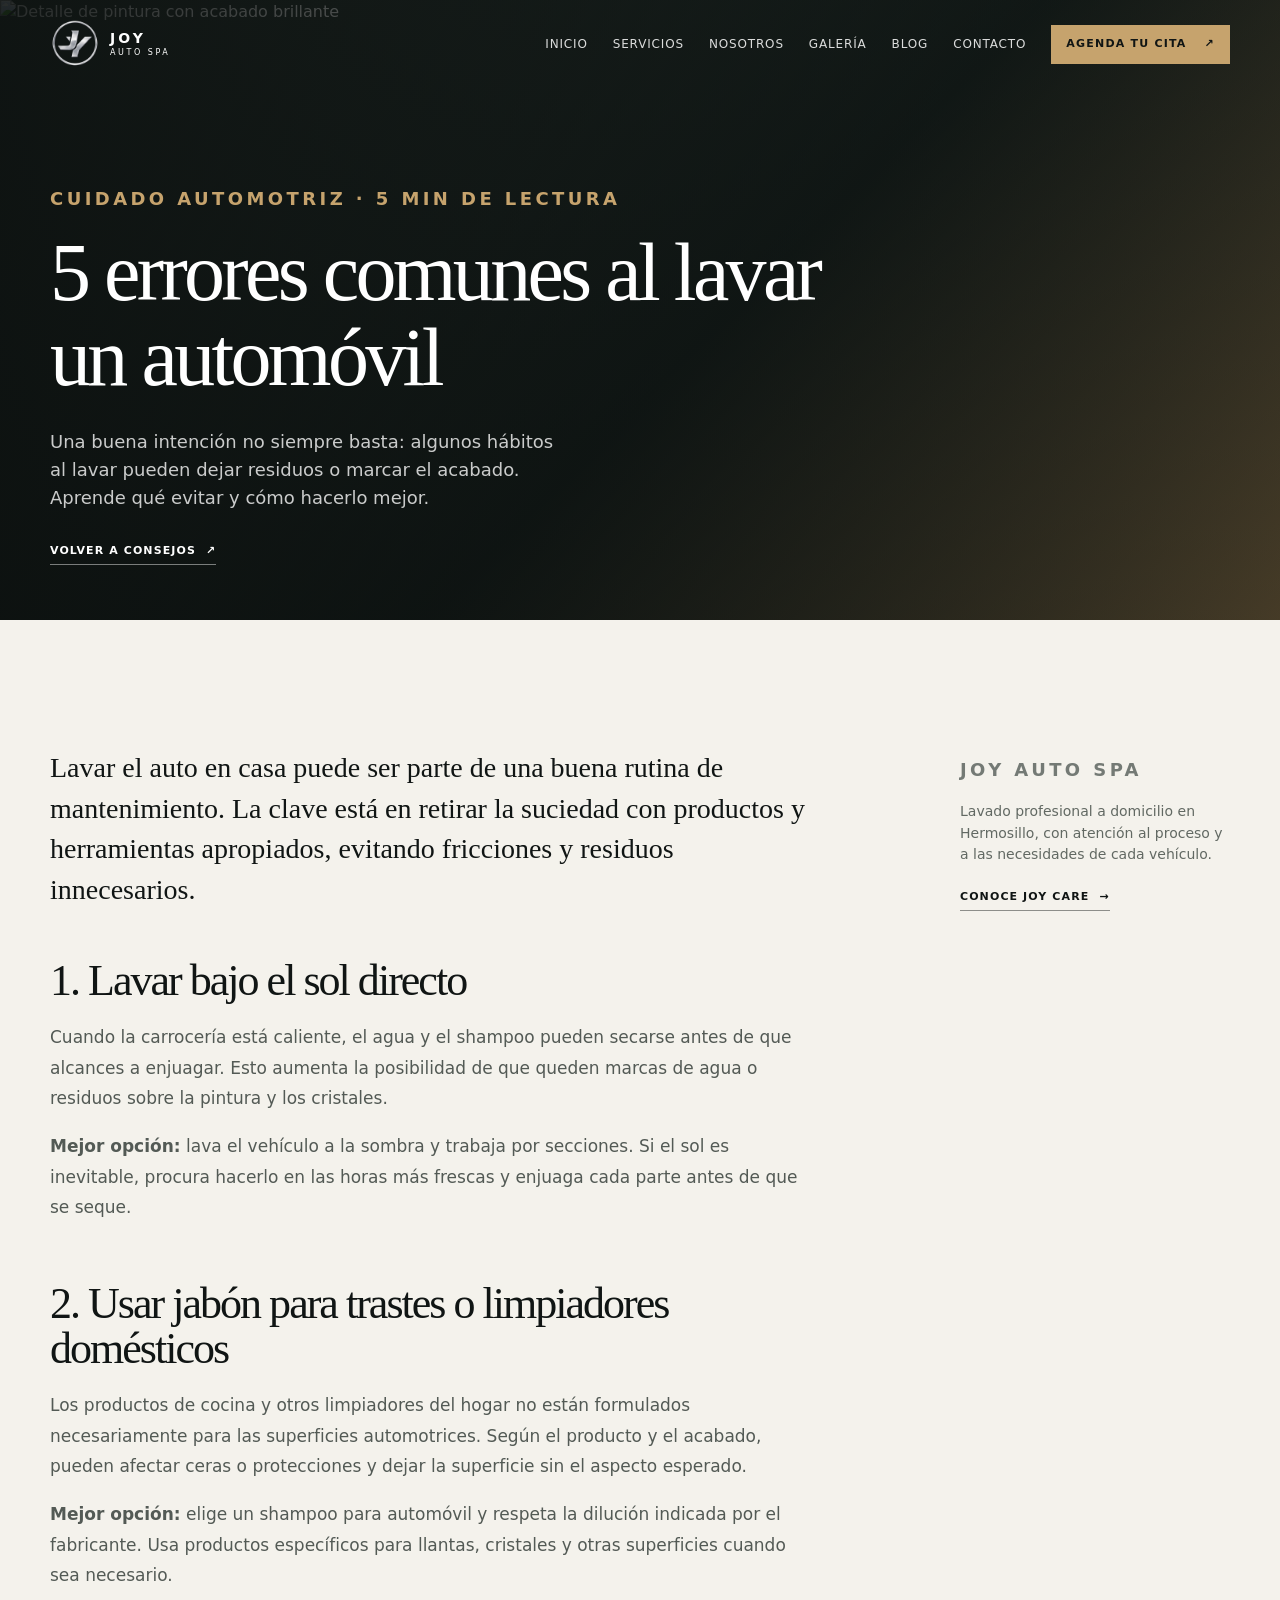
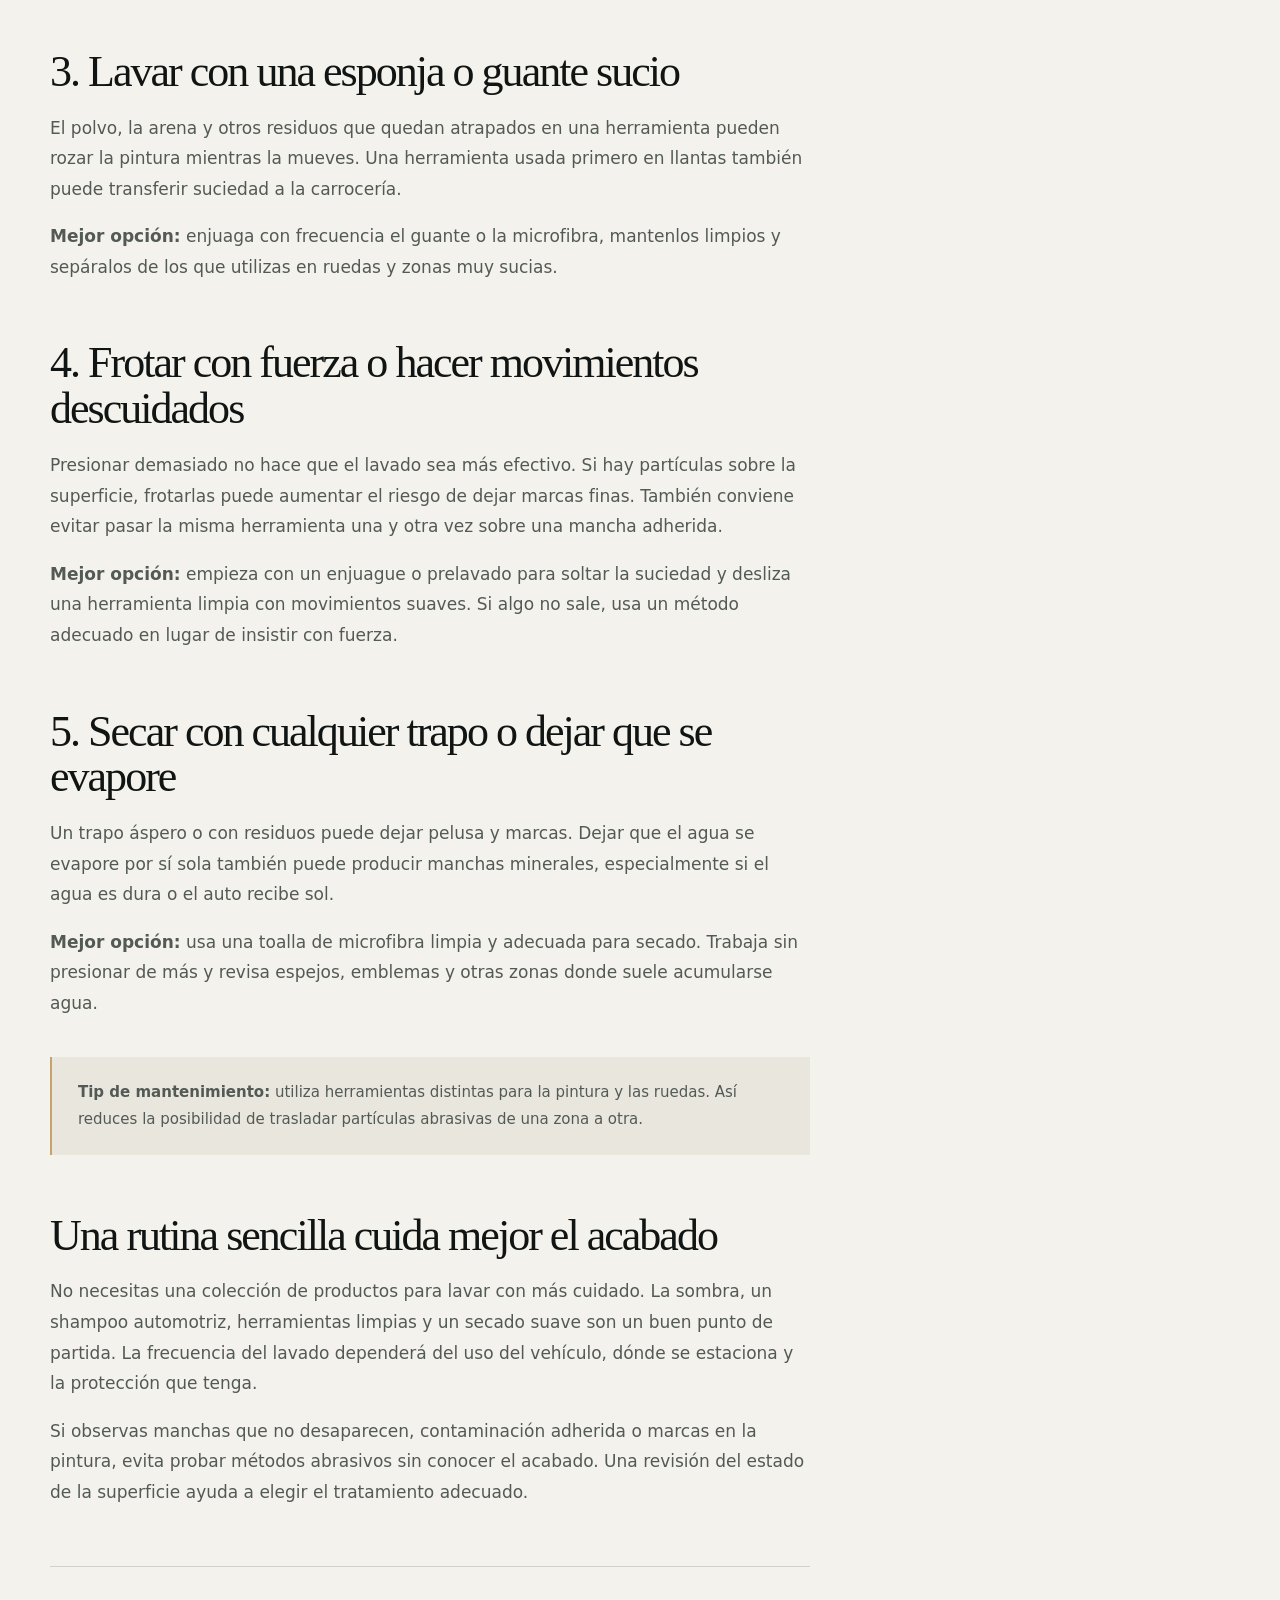
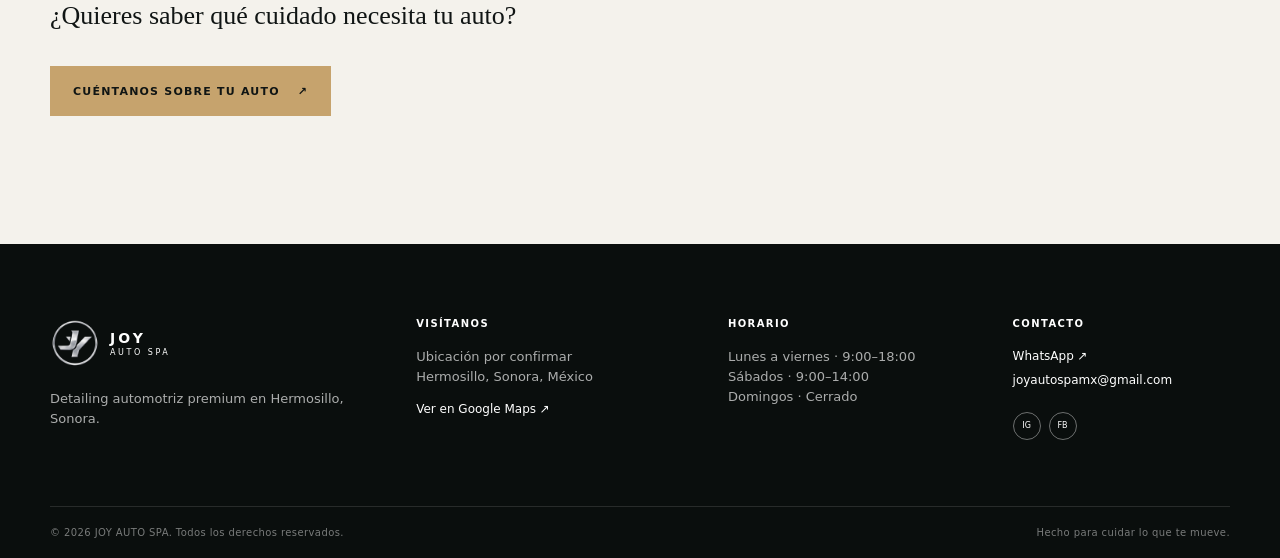
==== blog/5-errores-comunes-al-lavar-un-automovil.html @ c037e139 "blog y modificaciones" ====
<!doctype html>
<html lang="es-MX">
<head>
  <meta charset="utf-8">
  <meta name="viewport" content="width=device-width, initial-scale=1">
  <title>5 errores comunes al lavar un automóvil | JOY AUTO SPA</title>
  <meta name="description" content="Evita cinco errores frecuentes al lavar tu automóvil y aprende hábitos sencillos para cuidar mejor la pintura y sus acabados.">
  <meta name="theme-color" content="#101514">
  <link rel="stylesheet" href="../assets/styles.css">
</head>
<body>
  <a class="skip-link" href="#contenido">Saltar al contenido</a>
  <div data-site-header></div>

  <main id="contenido">
    <section class="service-hero article-hero">
      <div class="media-slot" data-media-slot="gallery-1" data-label="Pintura automotriz con acabado brillante">
        <span class="media-slot__tag">CONSEJOS DE CUIDADO EXTERIOR</span>
      </div>
      <div class="shell">
        <p class="eyebrow eyebrow-light">CUIDADO AUTOMOTRIZ · 5 MIN DE LECTURA</p>
        <h1>5 errores comunes al lavar un automóvil</h1>
        <p>Una buena intención no siempre basta: algunos hábitos al lavar pueden dejar residuos o marcar el acabado. Aprende qué evitar y cómo hacerlo mejor.</p>
        <a class="text-link text-link-light" href="../index.html#blog">Volver a consejos <span aria-hidden="true">↗</span></a>
      </div>
    </section>

    <section class="article-section section">
      <div class="shell article-layout">
        <article class="article-body">
          <p class="article-lead">Lavar el auto en casa puede ser parte de una buena rutina de mantenimiento. La clave está en retirar la suciedad con productos y herramientas apropiados, evitando fricciones y residuos innecesarios.</p>

          <h2>1. Lavar bajo el sol directo</h2>
          <p>Cuando la carrocería está caliente, el agua y el shampoo pueden secarse antes de que alcances a enjuagar. Esto aumenta la posibilidad de que queden marcas de agua o residuos sobre la pintura y los cristales.</p>
          <p><strong>Mejor opción:</strong> lava el vehículo a la sombra y trabaja por secciones. Si el sol es inevitable, procura hacerlo en las horas más frescas y enjuaga cada parte antes de que se seque.</p>

          <h2>2. Usar jabón para trastes o limpiadores domésticos</h2>
          <p>Los productos de cocina y otros limpiadores del hogar no están formulados necesariamente para las superficies automotrices. Según el producto y el acabado, pueden afectar ceras o protecciones y dejar la superficie sin el aspecto esperado.</p>
          <p><strong>Mejor opción:</strong> elige un shampoo para automóvil y respeta la dilución indicada por el fabricante. Usa productos específicos para llantas, cristales y otras superficies cuando sea necesario.</p>

          <h2>3. Lavar con una esponja o guante sucio</h2>
          <p>El polvo, la arena y otros residuos que quedan atrapados en una herramienta pueden rozar la pintura mientras la mueves. Una herramienta usada primero en llantas también puede transferir suciedad a la carrocería.</p>
          <p><strong>Mejor opción:</strong> enjuaga con frecuencia el guante o la microfibra, mantenlos limpios y sepáralos de los que utilizas en ruedas y zonas muy sucias.</p>

          <h2>4. Frotar con fuerza o hacer movimientos descuidados</h2>
          <p>Presionar demasiado no hace que el lavado sea más efectivo. Si hay partículas sobre la superficie, frotarlas puede aumentar el riesgo de dejar marcas finas. También conviene evitar pasar la misma herramienta una y otra vez sobre una mancha adherida.</p>
          <p><strong>Mejor opción:</strong> empieza con un enjuague o prelavado para soltar la suciedad y desliza una herramienta limpia con movimientos suaves. Si algo no sale, usa un método adecuado en lugar de insistir con fuerza.</p>

          <h2>5. Secar con cualquier trapo o dejar que se evapore</h2>
          <p>Un trapo áspero o con residuos puede dejar pelusa y marcas. Dejar que el agua se evapore por sí sola también puede producir manchas minerales, especialmente si el agua es dura o el auto recibe sol.</p>
          <p><strong>Mejor opción:</strong> usa una toalla de microfibra limpia y adecuada para secado. Trabaja sin presionar de más y revisa espejos, emblemas y otras zonas donde suele acumularse agua.</p>

          <aside class="article-note">
            <p><strong>Tip de mantenimiento:</strong> utiliza herramientas distintas para la pintura y las ruedas. Así reduces la posibilidad de trasladar partículas abrasivas de una zona a otra.</p>
          </aside>

          <h2>Una rutina sencilla cuida mejor el acabado</h2>
          <p>No necesitas una colección de productos para lavar con más cuidado. La sombra, un shampoo automotriz, herramientas limpias y un secado suave son un buen punto de partida. La frecuencia del lavado dependerá del uso del vehículo, dónde se estaciona y la protección que tenga.</p>
          <p>Si observas manchas que no desaparecen, contaminación adherida o marcas en la pintura, evita probar métodos abrasivos sin conocer el acabado. Una revisión del estado de la superficie ayuda a elegir el tratamiento adecuado.</p>

          <div class="article-endnote">
            <p>¿Quieres saber qué cuidado necesita tu auto?</p>
            <a class="button" href="../index.html#agenda">Cuéntanos sobre tu auto <span aria-hidden="true">↗</span></a>
          </div>
        </article>

        <aside class="article-aside" aria-label="Más información">
          <p class="eyebrow">JOY AUTO SPA</p>
          <p>Lavado profesional a domicilio en Hermosillo, con atención al proceso y a las necesidades de cada vehículo.</p>
          <a class="text-link" href="../services/joy-care.html">Conoce JOY CARE <span aria-hidden="true">→</span></a>
        </aside>
      </div>
    </section>
  </main>

  <div data-site-footer></div>
  <script src="../assets/app.js"></script>
</body>
</html>
---- assets/styles.css ----
/*
  JOY AUTO SPA — estilos globales
  Las variables de :root son el lugar más rápido para adaptar el color de marca.
*/
:root { --ink:#101514; --ink-soft:#1c2421; --paper:#f4f2ec; --white:#fff; --muted:#737a75; --gold:#c6a36d; --line:rgba(16,21,20,.15); --serif:Georgia,"Times New Roman",serif; --sans:Inter,ui-sans-serif,system-ui,-apple-system,BlinkMacSystemFont,"Segoe UI",sans-serif; --shell:min(1180px,calc(100vw - 48px)); --radius:2px; }
* { box-sizing:border-box; } html { scroll-behavior:smooth; } body { margin:0; color:var(--ink); background:var(--paper); font-family:var(--sans); font-size:16px; line-height:1.55; } body.nav-open { overflow:hidden; } a { color:inherit; } button,input,textarea,select { font:inherit; } button { cursor:pointer; } img,video { display:block; width:100%; height:100%; object-fit:cover; } .shell { width:var(--shell); margin-inline:auto; } .sr-only { position:absolute; width:1px; height:1px; overflow:hidden; clip:rect(0,0,0,0); white-space:nowrap; } .skip-link { position:fixed; z-index:100; top:-50px; left:16px; padding:10px 14px; background:var(--gold); color:var(--ink); text-decoration:none; } .skip-link:focus { top:16px; }

/* Encabezado y navegación */
.site-header { position:absolute; z-index:20; inset:0 0 auto; color:var(--white); transition:background .25s,box-shadow .25s; } .site-header.is-scrolled { position:fixed; background:rgba(16,21,20,.95); box-shadow:0 1px 0 rgba(255,255,255,.12); }
/* El desenfoque solo se aplica con el menú cerrado: un backdrop-filter en el header hace que el menú (position:fixed) tome al header como referencia en vez de a toda la pantalla, y por eso se veía transparente al hacer scroll y abrir el menú. */
body:not(.nav-open) .site-header.is-scrolled { backdrop-filter:blur(12px); } .header-inner { min-height:88px; display:flex; justify-content:space-between; align-items:center; gap:20px; } .brand { display:inline-flex; align-items:center; gap:10px; color:inherit; text-decoration:none; line-height:1; letter-spacing:.12em; } .brand-mark { display:grid; width:37px; height:37px; place-items:center; border:1px solid currentColor; border-radius:50%; font:italic 21px var(--serif); letter-spacing:0; }
/* Cuando se configura un logo real en SITE_CONFIG.logo (assets/app.js), este se agrega automáticamente aquí y reemplaza la "J". */
.brand-mark.has-logo { width:auto; height:40px; border:0; border-radius:0; }
.brand-mark.has-logo img { display:block; width:auto; height:40%; max-width:170px; object-fit:contain; } .brand strong,.brand small { display:block; } .brand strong { font-size:14px; letter-spacing:.22em; } .brand small { margin-top:4px; font-size:8px; letter-spacing:.32em; } .main-nav { display:flex; align-items:center; gap:25px; font-size:12px; letter-spacing:.07em; text-transform:uppercase; } .main-nav>a:not(.button) { position:relative; color:rgba(255,255,255,.85); text-decoration:none; } .main-nav>a:not(.button)::after { position:absolute; content:""; width:0; height:1px; bottom:-6px; left:0; background:var(--gold); transition:width .2s; } .main-nav>a:not(.button):hover::after { width:100%; } .menu-toggle { display:none; padding:8px; border:0; background:transparent; color:inherit; } .menu-toggle i { display:block; width:25px; height:1px; margin:5px; background:currentColor; }

/* Elementos de interfaz compartidos */
.booking.section-ink { padding-block:clamp(80px,11vw,165px); }
.blog-preview { padding-block:clamp(80px,11vw,165px); }
.section { padding:clamp(72px,10vw,150px) 0; } .section-ink { color:var(--white); background:var(--ink); } .section-soft { background:#e6e3da; } .eyebrow { margin:0 0 17px; color:#747a75; font-size:18px; font-weight:700; letter-spacing:.19em; text-transform:uppercase; } .eyebrow-light { color:var(--gold); } h1,h2,h3,p { margin-top:0; } h1,h2,h3 { font-weight:400; } h1,h2 { font-family:var(--serif); letter-spacing:-.045em; line-height:1.04; } h1 { max-width:780px; margin-bottom:28px; font-size:clamp(48px,7.3vw,96px); } h1 em { color:var(--gold); font-weight:400; } h2 { margin-bottom:24px; font-size:clamp(38px,4.4vw,62px); } h3 { font-family:var(--serif); letter-spacing:-.025em; } .button { display:inline-flex; align-items:center; justify-content:center; gap:18px; min-height:50px; padding:0 22px; border:1px solid var(--gold); color:var(--ink); background:var(--gold); font-size:11px; font-weight:700; letter-spacing:.11em; text-decoration:none; text-transform:uppercase; transition:transform .2s,background .2s,color .2s; } .button:hover { color:var(--white); background:transparent; transform:translateY(-2px); } .button-small { min-height:39px; padding:0 14px; } .button-wide { width:100%; } .text-link { display:inline-flex; gap:10px; padding-bottom:5px; border-bottom:1px solid rgba(16,21,20,.45); color:var(--ink); font-size:11px; font-weight:700; letter-spacing:.1em; text-decoration:none; text-transform:uppercase; } .text-link-light { border-color:rgba(255,255,255,.45); color:var(--white); } .text-link:hover { border-color:var(--gold); color:var(--gold); }

/* Contenedores de imagen: permanecen elegantes aunque aún no se hayan colocado fotos. */
.media-slot { position:relative; display:block; overflow:hidden; background:linear-gradient(135deg,#33403a,#17201d 55%,#685536); color:var(--white); isolation:isolate; } .media-slot::before,.media-slot::after { position:absolute; content:""; pointer-events:none; z-index:-1; } .media-slot::before { width:85%; aspect-ratio:1; top:-20%; right:-15%; border:1px solid rgba(255,255,255,.2); border-radius:50%; } .media-slot::after { width:60%; height:1px; left:12%; bottom:22%; background:rgba(255,255,255,.25); transform:rotate(-32deg); transform-origin:left; } .media-slot.has-media::before,.media-slot.has-media::after { display:none; } .media-slot img,.media-slot video,.media-slot picture { position:absolute; inset:0; z-index:-1; display:block; width:100%; height:100%; } .media-slot__tag { position:absolute; left:20px; bottom:18px; padding:7px 9px; border:1px solid rgba(255,255,255,.5); background:rgba(16,21,20,.28); font-size:9px; font-weight:700; letter-spacing:.12em; text-transform:uppercase; backdrop-filter:blur(4px); }

/* Portada */
.hero { position:relative; min-height:760px; min-height:100svh; overflow:hidden; color:var(--white); background:var(--ink); display:grid; align-items:center; } .hero-media { position:absolute; inset:0; background:linear-gradient(120deg,#313a35,#0c1210 60%,#725a33); } .hero-shade { position:absolute; inset:0; background:linear-gradient(90deg,rgba(7,10,9,.82),rgba(7,10,9,.4) 57%,rgba(7,10,9,.14)),linear-gradient(0deg,rgba(7,10,9,.45),transparent 40%); } .hero-content { position:relative; z-index:2; padding-top:90px; } .hero-copy { max-width:520px; margin-bottom:34px; color:rgba(255,255,255,.82); font-size:18px; } .button-row { display:flex; flex-wrap:wrap; gap:25px; align-items:center; } .hero-note { position:absolute; z-index:2; right:40px; bottom:34px; display:flex; align-items:center; gap:12px; font-size:10px; letter-spacing:.12em; text-transform:uppercase; } .hero-note span { width:32px; height:1px; background:var(--gold); }

/* Introducción, servicios e historia */
.intro-grid { display:grid; grid-template-columns:70px minmax(0,1.4fr) minmax(270px,.7fr); gap:clamp(30px,6vw,90px); align-items:start; } .section-number { margin:8px 0; color:var(--gold); font:24px var(--serif); } .intro h2 { margin-bottom:0; } .intro-copy { padding-top:9px; color:#535a55; } .intro-copy p { margin-bottom:27px; } .section-heading { display:flex; align-items:end; justify-content:space-between; gap:40px; margin-bottom:55px; } .section-heading h2 { margin-bottom:0; } .section-heading>p { max-width:325px; margin:0; color:#6d746f; } .section-heading-light>p { color:rgba(255,255,255,.63); } .service-grid { display:grid; grid-template-columns:repeat(5,1fr); border-top:1px solid rgba(255,255,255,.22); border-bottom:1px solid rgba(255,255,255,.22); } .service-card { min-height:335px; padding:28px 22px 24px; display:flex; flex-direction:column; border-right:1px solid rgba(255,255,255,.22); color:var(--white); text-decoration:none; transition:background .25s,color .25s; } .service-card:first-child { border-left:1px solid rgba(255,255,255,.22); } .service-card:hover,.service-card-featured { color:var(--ink); background:var(--gold); } .service-card__number { color:var(--gold); font:13px var(--serif); } .service-card:hover .service-card__number,.service-card-featured .service-card__number { color:var(--ink); } .service-card h3 { margin:50px 0 12px; font-size:27px; letter-spacing:-.03em; } .service-card p { color:rgba(255,255,255,.66); font-size:14px; } .service-card:hover p,.service-card-featured p { color:rgba(16,21,20,.72); } .service-card__link { margin-top:auto; font-size:10px; font-weight:700; letter-spacing:.1em; text-transform:uppercase; } .service-card__link b { margin-left:5px; font-size:16px; font-weight:400; } .story-grid { display:grid; grid-template-columns:minmax(280px,.9fr) minmax(350px,.9fr); justify-content:space-between; gap:clamp(50px,12vw,180px); align-items:center; } .story-image { min-height:610px; } .story-content { max-width:490px; } .story-content>p { color:#565e59; } .values-list { display:flex; flex-wrap:wrap; gap:8px; margin-top:30px; } .values-list span { padding:8px 11px; border:1px solid var(--line); font-size:10px; font-weight:700; letter-spacing:.08em; text-transform:uppercase; }

/* Comparador, razones y galería */
.comparison-top { display:flex; justify-content:space-between; gap:40px; margin-bottom:40px; } .comparison-top h2 { margin-bottom:0; } .comparison-top>p { max-width:360px; margin:16px 0 0; color:#565d57; } .comparison { position:relative; height:clamp(300px,49vw,610px); overflow:hidden; user-select:none; } .comparison-base,.comparison-overlay,.comparison-after { width:100%; height:100%; } .comparison-overlay { position:absolute; inset:0 auto 0 0; width:var(--comparison-position); overflow:hidden; border-right:1px solid var(--white); } .comparison-after { width:var(--shell); max-width:none; } .comparison-label { position:absolute; z-index:3; top:20px; padding:7px 10px; border:1px solid rgba(255,255,255,.7); background:rgba(16,21,20,.35); color:var(--white); font-size:9px; font-weight:700; letter-spacing:.14em; } .comparison-label-left { left:20px; } .comparison-label-right { right:20px; } .comparison-line { position:absolute; z-index:4; top:0; bottom:0; left:var(--comparison-position); width:1px; background:var(--white); transform:translateX(-1px); } .comparison-handle { position:absolute; z-index:5; top:50%; left:var(--comparison-position); display:grid; width:42px; height:42px; place-items:center; border-radius:50%; background:var(--white); color:var(--ink); transform:translate(-50%,-50%); } .comparison-range { position:absolute; z-index:6; inset:0; width:100%; height:100%; margin:0; opacity:0; cursor:ew-resize; } .reasons-grid { display:grid; grid-template-columns:.75fr 1fr; gap:clamp(50px,12vw,180px); } .reasons-title>p:last-child { max-width:380px; color:#58605a; } .reasons-list article { display:grid; grid-template-columns:52px 1fr; gap:18px; padding:25px 0; border-top:1px solid var(--line); } .reasons-list article:last-child { border-bottom:1px solid var(--line); } .reasons-list span { color:var(--gold); font:19px var(--serif); } .reasons-list h3 { margin-bottom:5px; font-size:25px; } .reasons-list p { margin:0; color:#626964; font-size:14px; } .gallery-grid { display:grid; grid-template-columns:1.25fr 1fr 1fr; grid-auto-rows:260px; gap:12px; } .gallery-item { position:relative; min-width:0; padding:0; overflow:hidden; border:0; background:transparent; color:var(--white); text-align:left; } .gallery-item .media-slot { width:100%; height:100%; transition:transform .35s; } .gallery-item:hover .media-slot { transform:scale(1.04); } .gallery-item-tall { grid-row:span 2; } .gallery-item-wide { grid-column:span 2; } .gallery-caption { position:absolute; z-index:2; display:flex; justify-content:space-between; align-items:end; gap:15px; inset:auto 0 0; padding:60px 18px 17px; background:linear-gradient(transparent,rgba(0,0,0,.68)); font:15px var(--serif); } .gallery-caption b { font-family:var(--sans); font-weight:400; }

/* Testimonios, artículos y FAQ */
.testimonials-grid,.faq-grid { display:grid; grid-template-columns:.8fr 1.1fr; gap:clamp(55px,12vw,180px); } .testimonials-grid h2,.faq-grid h2 { max-width:450px; } .testimonial-stack { display:grid; gap:24px; } .testimonial-stack figure { margin:0; padding:0 0 24px; border-bottom:1px solid var(--line); } blockquote { margin:0 0 20px; font:clamp(25px,2.6vw,37px)/1.18 var(--serif); letter-spacing:-.03em; } figcaption { color:#69716b; font-size:11px; letter-spacing:.06em; } figcaption span { color:var(--gold); font-weight:800; } .article-grid { display:grid; grid-template-columns:repeat(3,1fr); gap:15px; } .article-card { min-height:275px; padding:27px; border:1px solid var(--line); text-decoration:none; transition:transform .22s,background .22s; } .article-card:hover { background:var(--white); transform:translateY(-5px); } .article-card>span { color:var(--gold); font-size:9px; font-weight:800; letter-spacing:.16em; } .article-card h3 { min-height:74px; margin:18px 0 12px; font-size:28px; line-height:1.05; } .article-card p { color:#68706a; font-size:14px; } .article-card b { font-size:10px; letter-spacing:.1em; text-transform:uppercase; } .faq-grid>div>p:last-child { color:#5e665f; } .faq-list { border-top:1px solid var(--line); } .faq-list details { border-bottom:1px solid var(--line); } .faq-list summary { display:flex; justify-content:space-between; gap:12px; padding:20px 0; font:22px var(--serif); list-style:none; cursor:pointer; } .faq-list summary::-webkit-details-marker { display:none; } .faq-list summary span { color:var(--gold); font-family:var(--sans); transition:transform .2s; } .faq-list details[open] summary span { transform:rotate(45deg); } .faq-list details p { max-width:590px; margin:0 0 22px; color:#5e665f; font-size:14px; }

/* Formulario y pie */
.booking-grid { display:grid; grid-template-columns:.75fr 1fr; gap:clamp(50px,10vw,140px); } .booking-grid>div>p:not(.eyebrow) { max-width:405px; color:rgba(255,255,255,.65); } .whatsapp-direct { display:inline-flex; align-items:center; gap:8px; margin-top:20px; color:var(--gold); font-size:11px; font-weight:700; letter-spacing:.08em; text-decoration:none; text-transform:uppercase; } .whatsapp-direct span { font-size:18px; } .booking-form { display:grid; gap:16px; } .form-row { display:grid; grid-template-columns:1fr 1fr; gap:16px; } .booking-form label { display:grid; gap:7px; color:rgba(255,255,255,.72); font-size:10px; font-weight:700; letter-spacing:.1em; text-transform:uppercase; } .booking-form input,.booking-form textarea,.booking-form select { width:100%; padding:12px 0; border:0; border-bottom:1px solid rgba(255,255,255,.35); border-radius:0; outline:0; color:var(--white); background:transparent; font-size:14px; font-weight:400; letter-spacing:0; text-transform:none; } .booking-form select { color:rgba(255,255,255,.7); } .booking-form select option { color:var(--ink); } .booking-form input::placeholder,.booking-form textarea::placeholder { color:rgba(255,255,255,.38); } .booking-form input:focus,.booking-form textarea:focus,.booking-form select:focus { border-color:var(--gold); } .booking-form .button { margin-top:10px; border-color:var(--gold); } .form-status { min-height:20px; margin:0; color:var(--gold); font-size:12px; } .site-footer { padding-top:75px; color:rgba(255,255,255,.66); background:#0a0e0d; } .footer-grid { display:grid; grid-template-columns:1.2fr 1fr .9fr .8fr; gap:40px; padding-bottom:60px; } .brand-footer { margin-bottom:20px; color:var(--white); } .footer-grid p { font-size:13px; } .footer-grid h2 { margin-bottom:17px; color:var(--white); font-family:var(--sans); font-size:10px; font-weight:700; letter-spacing:.14em; text-transform:uppercase; } .footer-grid a:not(.brand) { display:block; width:max-content; max-width:100%; margin:6px 0; color:var(--white); font-size:12px; text-decoration:none; } .footer-grid a:not(.brand):hover { color:var(--gold); } .social-links { display:flex; gap:8px; margin-top:16px; } .social-links a { display:grid!important; width:28px!important; height:28px; place-items:center; border:1px solid rgba(255,255,255,.4); border-radius:50%; font-size:8px!important; } .footer-bottom { display:flex; justify-content:space-between; gap:20px; padding:18px 0; border-top:1px solid rgba(255,255,255,.12); color:rgba(255,255,255,.45); font-size:10px; letter-spacing:.04em; }

/* Modal de galería */
.gallery-dialog { position:fixed; inset:0; width:min(900px,calc(100vw - 36px)); max-height:calc(100vh - 36px); margin:auto; padding:0; border:0; background:transparent; color:var(--white); } .gallery-dialog::backdrop { background:rgba(0,0,0,.82); backdrop-filter:blur(4px); } .dialog-media { width:100%; aspect-ratio:4/3; max-height:calc(100vh - 36px); } .dialog-media img { object-fit:contain; } .dialog-close { position:absolute; z-index:4; top:12px; right:12px; display:grid; width:38px; height:38px; place-items:center; border:1px solid rgba(255,255,255,.65); border-radius:50%; color:var(--white); background:rgba(0,0,0,.3); font-size:28px; line-height:1; } .dialog-nav { position:absolute; z-index:3; top:50%; display:grid; width:44px; height:44px; place-items:center; border:1px solid rgba(255,255,255,.65); border-radius:50%; color:var(--white); background:rgba(16,21,20,.72); font-size:23px; transform:translateY(-50%); transition:background .2s,color .2s; } .dialog-nav:hover { color:var(--ink); background:var(--gold); } .dialog-nav-prev { left:14px; } .dialog-nav-next { right:14px; }
.site-toast { position:fixed; z-index:200; right:18px; bottom:18px; max-width:min(390px,calc(100vw - 36px)); padding:14px 17px; border-left:3px solid var(--gold); background:var(--ink); color:var(--white); box-shadow:0 10px 35px rgba(0,0,0,.24); font-size:13px; opacity:0; pointer-events:none; transform:translateY(10px); transition:opacity .2s,transform .2s; } .site-toast.is-visible { opacity:1; transform:translateY(0); }

/* Página individual de servicio */
.service-hero { position:relative; min-height:580px; padding-top:130px; display:grid; align-items:center; overflow:hidden; color:var(--white); background:var(--ink); } .service-hero .media-slot { position:absolute; inset:0; } .service-hero::after { position:absolute; inset:0; content:""; background:linear-gradient(90deg,rgba(10,14,13,.88),rgba(10,14,13,.37)); } .service-hero .shell { position:relative; z-index:1; } .service-hero h1 { max-width:700px; } .service-hero p:not(.eyebrow) { max-width:520px; color:rgba(255,255,255,.78); font-size:18px; } .service-details { display:grid; grid-template-columns:.85fr 1.15fr; gap:clamp(50px,11vw,150px); } .service-details>div>p { color:#5b625d; } .service-specs { display:grid; gap:0; } .service-specs div { display:grid; grid-template-columns:145px 1fr; gap:20px; padding:18px 0; border-top:1px solid var(--line); } .service-specs div:last-child { border-bottom:1px solid var(--line); } .service-specs dt { color:#747b75; font-size:10px; font-weight:800; letter-spacing:.13em; text-transform:uppercase; } .service-specs dd { margin:0; font-size:15px; } .service-benefits { padding:clamp(36px,6vw,75px); color:var(--white); background:var(--ink-soft); } .service-benefits h2 { margin-bottom:36px; } .service-benefits ul { display:grid; gap:14px; margin:0; padding:0; list-style:none; } .service-benefits li { padding-left:24px; position:relative; } .service-benefits li::before { position:absolute; left:0; content:"✦"; color:var(--gold); } .service-next { display:flex; align-items:center; justify-content:space-between; gap:25px; }

@media (max-width:920px) { .main-nav { gap:15px; } .main-nav>a:not(.button) { display:none; } .service-grid { grid-template-columns:repeat(3,1fr); } .service-card:nth-child(4) { border-left:1px solid rgba(255,255,255,.22); } .gallery-grid { grid-template-columns:1fr 1fr; } .gallery-item-wide { grid-column:span 2; } .footer-grid { grid-template-columns:1fr 1fr; } }
@media (max-width:680px) { :root { --shell:min(100% - 36px,1180px); } .header-inner { min-height:72px; } .main-nav { position:fixed; inset:72px 0 0; display:none; flex-direction:column; align-items:stretch; gap:0; padding:25px 18px; background:var(--ink); } .main-nav.is-open { display:flex; } .main-nav>a:not(.button) { display:block; padding:17px 0; border-bottom:1px solid rgba(255,255,255,.12); font-size:14px; } .main-nav .button { margin-top:24px; } .menu-toggle { display:block; } .hero { min-height:560px; } .hero-note { display:none; } .hero-copy { font-size:16px; } .intro-grid,.story-grid,.reasons-grid,.testimonials-grid,.faq-grid,.booking-grid,.service-details { grid-template-columns:1fr; } .section-heading,.comparison-top { align-items:start; flex-direction:column; gap:15px; } .section-heading { margin-bottom:32px; } .service-grid { grid-template-columns:1fr; } .service-card,.service-card:first-child,.service-card:nth-child(4) { min-height:210px; border-left:1px solid rgba(255,255,255,.22); } .service-card h3 { margin-top:27px; } .story-image { min-height:430px; } .comparison-after { width:calc(100vw - 36px); } .gallery-grid { grid-template-columns:1fr; grid-auto-rows:280px; } .gallery-item-tall,.gallery-item-wide { grid-column:auto; grid-row:auto; } .article-grid,.form-row { grid-template-columns:1fr; } .article-card h3 { min-height:0; } .footer-grid { grid-template-columns:1fr; gap:27px; } .footer-bottom { align-items:start; flex-direction:column; } .service-specs div { grid-template-columns:1fr; gap:7px; } }
@media (prefers-reduced-motion:reduce) { *,*::before,*::after { scroll-behavior:auto!important; transition-duration:.01ms!important; animation-duration:.01ms!important; } }
@media (min-width:681px) and (max-width:920px) { .menu-toggle { display:block; } .main-nav { position:fixed; inset:88px 0 0; display:none; flex-direction:column; align-items:stretch; gap:0; padding:25px 18px; background:var(--ink); } .main-nav.is-open { display:flex; } .main-nav>a:not(.button) { display:block; padding:17px 0; border-bottom:1px solid rgba(255,255,255,.12); font-size:14px; } .main-nav .button { margin-top:24px; } }
body[data-service="joy-interior"] { background:#f2f3f4; }
.gallery-grid { display:flex; grid-template-columns:none; grid-auto-rows:auto; gap:14px; overflow-x:auto; padding-bottom:12px; scroll-behavior:smooth; scroll-snap-type:x mandatory; scrollbar-color:var(--gold) rgba(255,255,255,.15); scrollbar-width:thin; }
.gallery-item { flex:0 0 calc((100% - 28px)/3); height:340px; scroll-snap-align:start; }
.booking-form select optgroup { color:var(--ink); font-weight:700; }
.gallery-item .media-slot { height:100%; }
.gallery-controls { display:flex; justify-content:flex-end; gap:8px; margin-top:18px; }
.gallery-control { display:grid; width:42px; height:42px; place-items:center; border:1px solid rgba(255,255,255,.45); color:var(--white); background:transparent; font-size:22px; transition:color .2s,background .2s,border-color .2s; }
.gallery-control:hover:not(:disabled) { border-color:var(--gold); color:var(--ink); background:var(--gold); }
.gallery-control:disabled { opacity:.35; cursor:default; }
.service-catalog { display:grid; grid-template-columns:repeat(3,minmax(0,1fr)); gap:16px; padding-block:clamp(56px,8vw,96px); }
body[data-service="joy-care"] .service-catalog,body[data-service="prestige"] .service-catalog { max-width:800px; grid-template-columns:repeat(2,minmax(0,1fr)); }
.service-catalog > .section { min-width:0; padding:0; }
.service-catalog > .section > .shell { width:100%; margin:0; }
.service-catalog .service-details { height:100%; grid-template-columns:1fr; align-content:start; gap:20px; padding:26px 23px; border:1px solid rgba(16,21,20,.08); border-radius:6px; background:var(--white); box-shadow:0 8px 24px rgba(16,21,20,.04); }
.service-catalog .service-details h2 { margin:0 0 10px; font-family:var(--sans); font-size:24px; font-weight:650; letter-spacing:0; line-height:1.2; }
.service-catalog .service-details > div > p { margin:0; color:#626963; font-size:13px; line-height:1.5; }
.service-catalog .service-specs { display:flex; flex-direction:column; }
.service-catalog .service-specs > div { display:block; padding:13px 0; border-top:1px solid rgba(16,21,20,.12); }
.service-catalog .service-specs > div:nth-child(4) { order:-1; padding-top:0; border-top:0; border-bottom:1px solid rgba(16,21,20,.12); }
.service-catalog .service-specs > div:last-child { border-bottom:0; }
.service-catalog .service-specs dt { margin-bottom:6px; color:#737a75; font-size:9px; letter-spacing:.12em; }
.service-catalog .service-specs dd { font-size:13px; line-height:1.5; }
.service-catalog .service-specs ul { display:grid; gap:6px; margin:0; padding:0; list-style:none; }
.service-catalog .service-specs li { position:relative; padding-left:17px; }
.service-catalog .service-specs li::before { position:absolute; left:0; color:#23865a; content:"✓"; font-weight:700; }
.service-catalog .service-specs > div:nth-child(4) li { padding-left:0; font-weight:650; }
.service-catalog .service-specs > div:nth-child(4) li::before { content:none; }
.service-catalog > .section:first-child .service-details { border-color:#171a19; color:var(--white); background:#171a19; }
.service-catalog > .section:first-child .service-details > div > p { color:rgba(255,255,255,.72); }
.service-catalog > .section:first-child .service-specs > div { border-color:rgba(255,255,255,.2); }
.service-catalog > .section:first-child .service-specs dt { color:rgba(255,255,255,.62); }
.service-catalog > .section:first-child .service-specs li::before { color:var(--gold); }
@media (max-width:920px) { .gallery-item { flex-basis:calc((100% - 14px)/2); height:310px; } .service-catalog { grid-template-columns:repeat(2,minmax(0,1fr)); } }
@media (max-width:680px) { .gallery-item { flex-basis:84%; height:280px; } .gallery-grid { gap:12px; } .service-catalog { grid-template-columns:1fr; gap:14px; padding-block:44px; } .service-catalog .service-details { padding:23px 20px; } }
@media (max-width:680px) { body[data-service="joy-care"] .service-catalog,body[data-service="prestige"] .service-catalog { grid-template-columns:1fr; } }

/* Entrada editorial del blog */
.article-hero { min-height:620px; }
.article-hero h1 { max-width:850px; font-size:clamp(46px,7vw,82px); }
.article-hero .text-link { margin-top:12px; }
.article-layout { display:grid; grid-template-columns:minmax(0,760px) minmax(190px,270px); justify-content:space-between; gap:clamp(50px,9vw,130px); }
.article-body { min-width:0; }
.article-body p,.article-body li { color:#535a55; font-size:17px; line-height:1.8; }
.article-body h2 { margin:58px 0 18px; font-size:clamp(32px,3.5vw,44px); }
.article-body h2:first-of-type { margin-top:48px; }
.article-lead { color:var(--ink)!important; font:28px/1.45 var(--serif)!important; }
.article-body ul { display:grid; gap:13px; margin:24px 0; padding-left:22px; }
.article-body li::marker { color:var(--gold); }
.article-note { margin:38px 0; padding:22px 26px; border-left:2px solid var(--gold); background:#e9e6de; }
.article-note p { margin:0; font-size:15px; }
.article-endnote { display:grid; justify-items:start; gap:8px; margin-top:58px; padding-top:32px; border-top:1px solid var(--line); }
.article-endnote p { color:var(--ink); font:26px/1.3 var(--serif); }
.article-aside { position:sticky; top:115px; align-self:start; padding-top:8px; }
.article-aside>p:not(.eyebrow) { color:#626963; font-size:14px; }
.article-aside .text-link { margin-top:8px; }
@media (max-width:680px) {
  .article-hero { min-height:590px; padding-top:105px; }
  .article-hero h1 { font-size:46px; }
  .article-layout { grid-template-columns:1fr; }
  .article-body p,.article-body li { font-size:16px; }
  .article-lead { font-size:24px!important; }
  .article-aside { position:static; padding-top:28px; border-top:1px solid var(--line); }
}
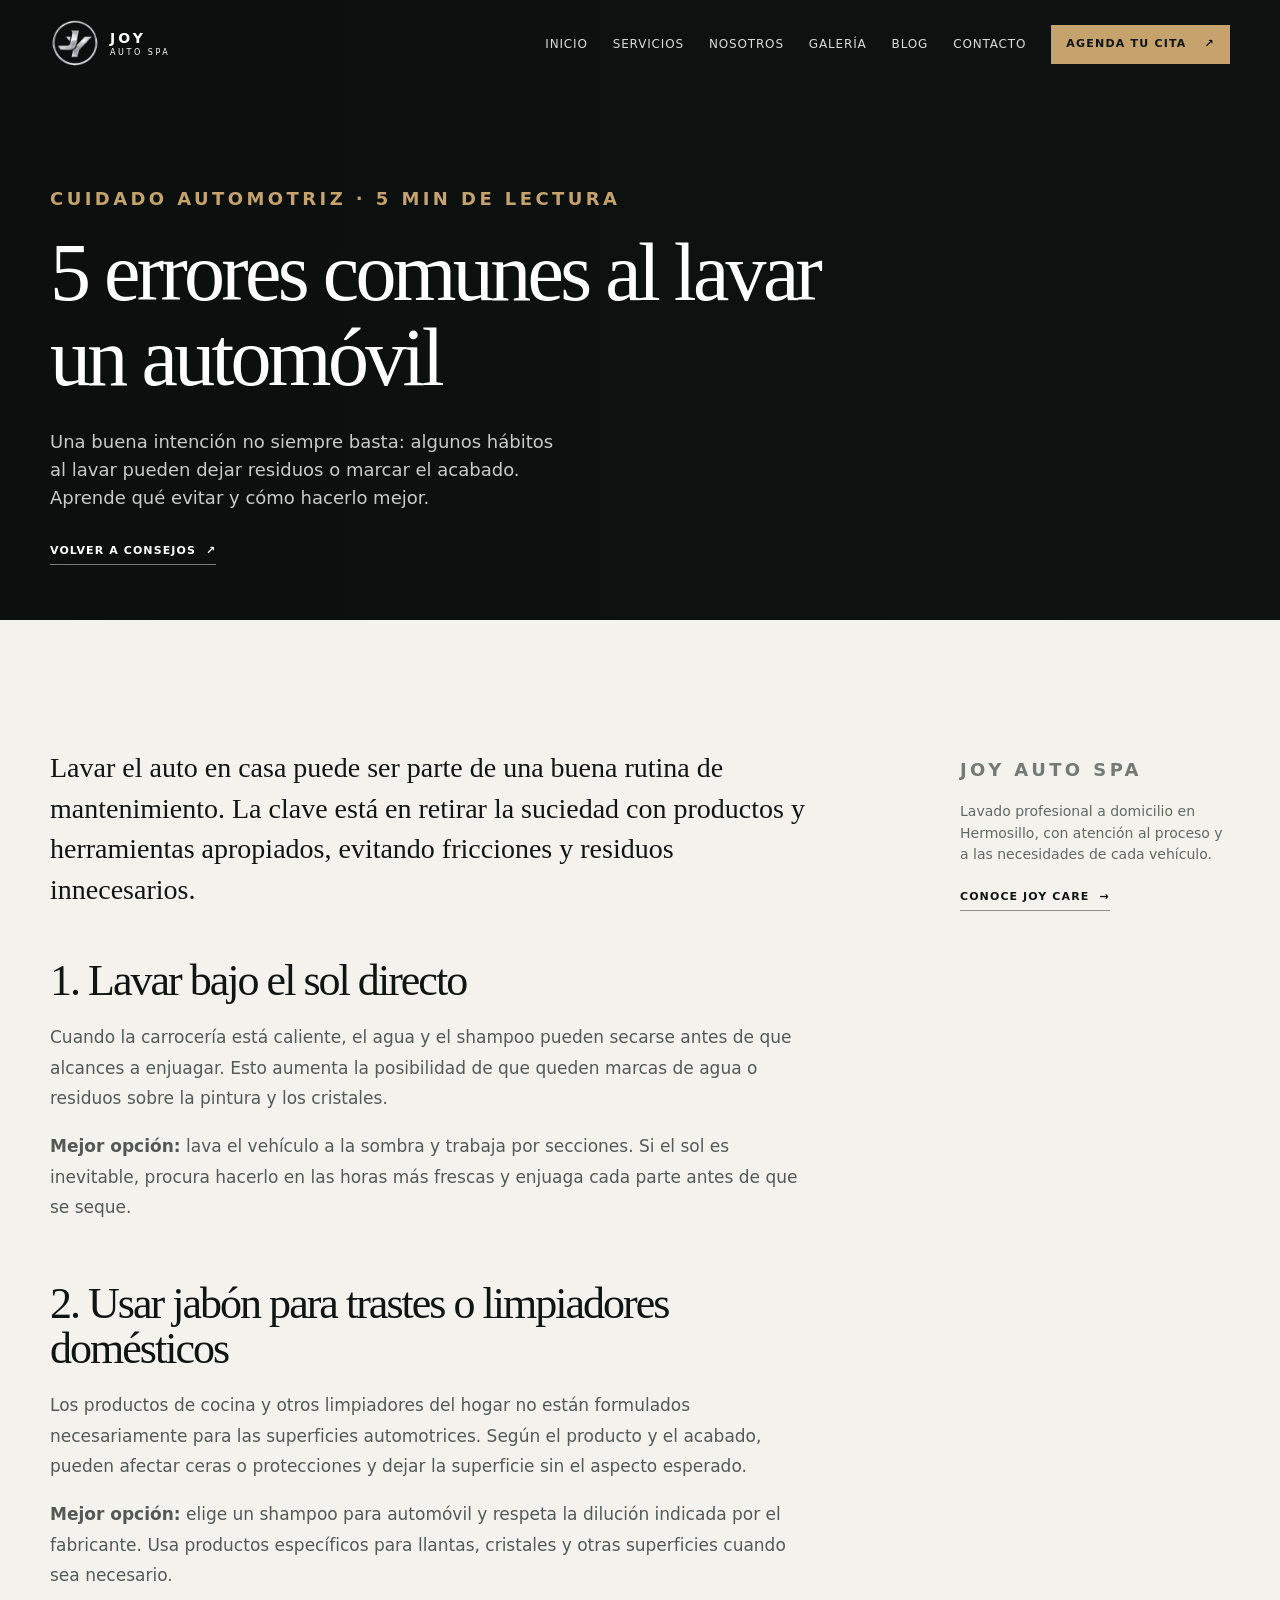
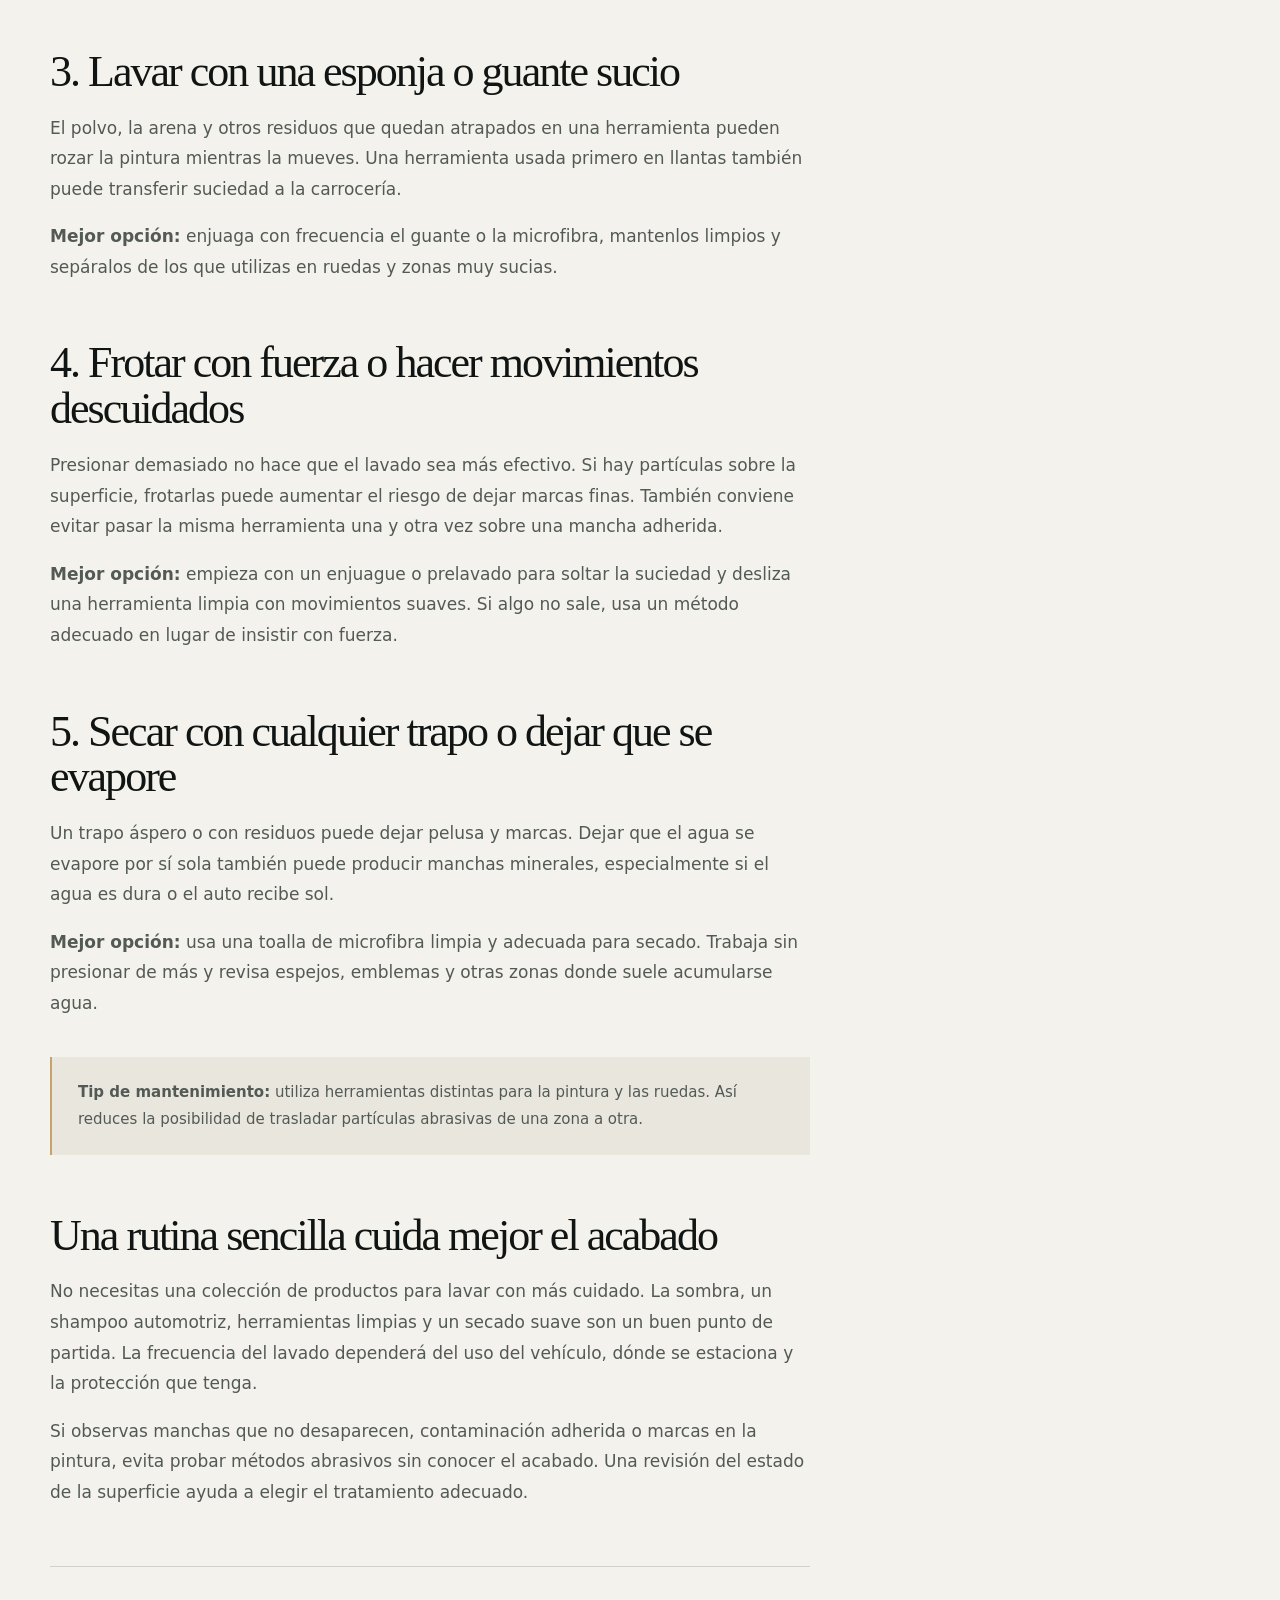
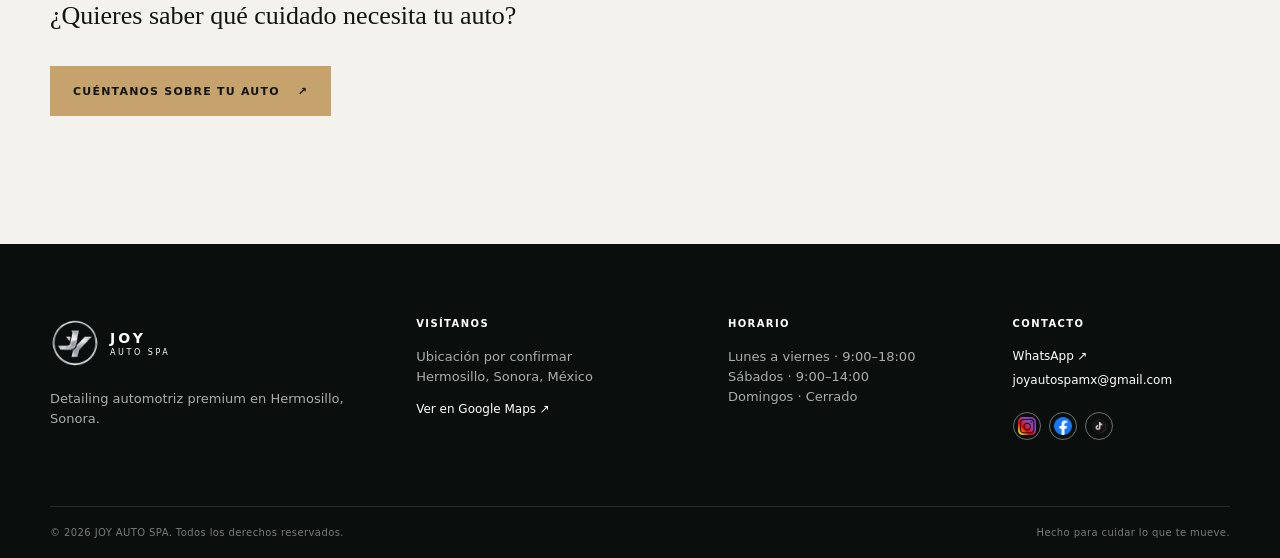
==== commit 48d20958: "fix" ====
--- a/blog/5-errores-comunes-al-lavar-un-automovil.html
+++ b/blog/5-errores-comunes-al-lavar-un-automovil.html
@@ -14,9 +14,7 @@
 
   <main id="contenido">
     <section class="service-hero article-hero">
-      <div class="media-slot" data-media-slot="gallery-1" data-label="Pintura automotriz con acabado brillante">
-        <span class="media-slot__tag">CONSEJOS DE CUIDADO EXTERIOR</span>
-      </div>
+     
       <div class="shell">
         <p class="eyebrow eyebrow-light">CUIDADO AUTOMOTRIZ · 5 MIN DE LECTURA</p>
         <h1>5 errores comunes al lavar un automóvil</h1>
--- a/assets/styles.css
+++ b/assets/styles.css
@@ -35,6 +35,9 @@
 
 /* Formulario y pie */
 .booking-grid { display:grid; grid-template-columns:.75fr 1fr; gap:clamp(50px,10vw,140px); } .booking-grid>div>p:not(.eyebrow) { max-width:405px; color:rgba(255,255,255,.65); } .whatsapp-direct { display:inline-flex; align-items:center; gap:8px; margin-top:20px; color:var(--gold); font-size:11px; font-weight:700; letter-spacing:.08em; text-decoration:none; text-transform:uppercase; } .whatsapp-direct span { font-size:18px; } .booking-form { display:grid; gap:16px; } .form-row { display:grid; grid-template-columns:1fr 1fr; gap:16px; } .booking-form label { display:grid; gap:7px; color:rgba(255,255,255,.72); font-size:10px; font-weight:700; letter-spacing:.1em; text-transform:uppercase; } .booking-form input,.booking-form textarea,.booking-form select { width:100%; padding:12px 0; border:0; border-bottom:1px solid rgba(255,255,255,.35); border-radius:0; outline:0; color:var(--white); background:transparent; font-size:14px; font-weight:400; letter-spacing:0; text-transform:none; } .booking-form select { color:rgba(255,255,255,.7); } .booking-form select option { color:var(--ink); } .booking-form input::placeholder,.booking-form textarea::placeholder { color:rgba(255,255,255,.38); } .booking-form input:focus,.booking-form textarea:focus,.booking-form select:focus { border-color:var(--gold); } .booking-form .button { margin-top:10px; border-color:var(--gold); } .form-status { min-height:20px; margin:0; color:var(--gold); font-size:12px; } .site-footer { padding-top:75px; color:rgba(255,255,255,.66); background:#0a0e0d; } .footer-grid { display:grid; grid-template-columns:1.2fr 1fr .9fr .8fr; gap:40px; padding-bottom:60px; } .brand-footer { margin-bottom:20px; color:var(--white); } .footer-grid p { font-size:13px; } .footer-grid h2 { margin-bottom:17px; color:var(--white); font-family:var(--sans); font-size:10px; font-weight:700; letter-spacing:.14em; text-transform:uppercase; } .footer-grid a:not(.brand) { display:block; width:max-content; max-width:100%; margin:6px 0; color:var(--white); font-size:12px; text-decoration:none; } .footer-grid a:not(.brand):hover { color:var(--gold); } .social-links { display:flex; gap:8px; margin-top:16px; } .social-links a { display:grid!important; width:28px!important; height:28px; place-items:center; border:1px solid rgba(255,255,255,.4); border-radius:50%; font-size:8px!important; } .footer-bottom { display:flex; justify-content:space-between; gap:20px; padding:18px 0; border-top:1px solid rgba(255,255,255,.12); color:rgba(255,255,255,.45); font-size:10px; letter-spacing:.04em; }
+
+.booking-form textarea { resize:none; }
+.social-links .social-logo { width:18px; height:18px; object-fit:contain; }
 
 /* Modal de galería */
 .gallery-dialog { position:fixed; inset:0; width:min(900px,calc(100vw - 36px)); max-height:calc(100vh - 36px); margin:auto; padding:0; border:0; background:transparent; color:var(--white); } .gallery-dialog::backdrop { background:rgba(0,0,0,.82); backdrop-filter:blur(4px); } .dialog-media { width:100%; aspect-ratio:4/3; max-height:calc(100vh - 36px); } .dialog-media img { object-fit:contain; } .dialog-close { position:absolute; z-index:4; top:12px; right:12px; display:grid; width:38px; height:38px; place-items:center; border:1px solid rgba(255,255,255,.65); border-radius:50%; color:var(--white); background:rgba(0,0,0,.3); font-size:28px; line-height:1; } .dialog-nav { position:absolute; z-index:3; top:50%; display:grid; width:44px; height:44px; place-items:center; border:1px solid rgba(255,255,255,.65); border-radius:50%; color:var(--white); background:rgba(16,21,20,.72); font-size:23px; transform:translateY(-50%); transition:background .2s,color .2s; } .dialog-nav:hover { color:var(--ink); background:var(--gold); } .dialog-nav-prev { left:14px; } .dialog-nav-next { right:14px; }
